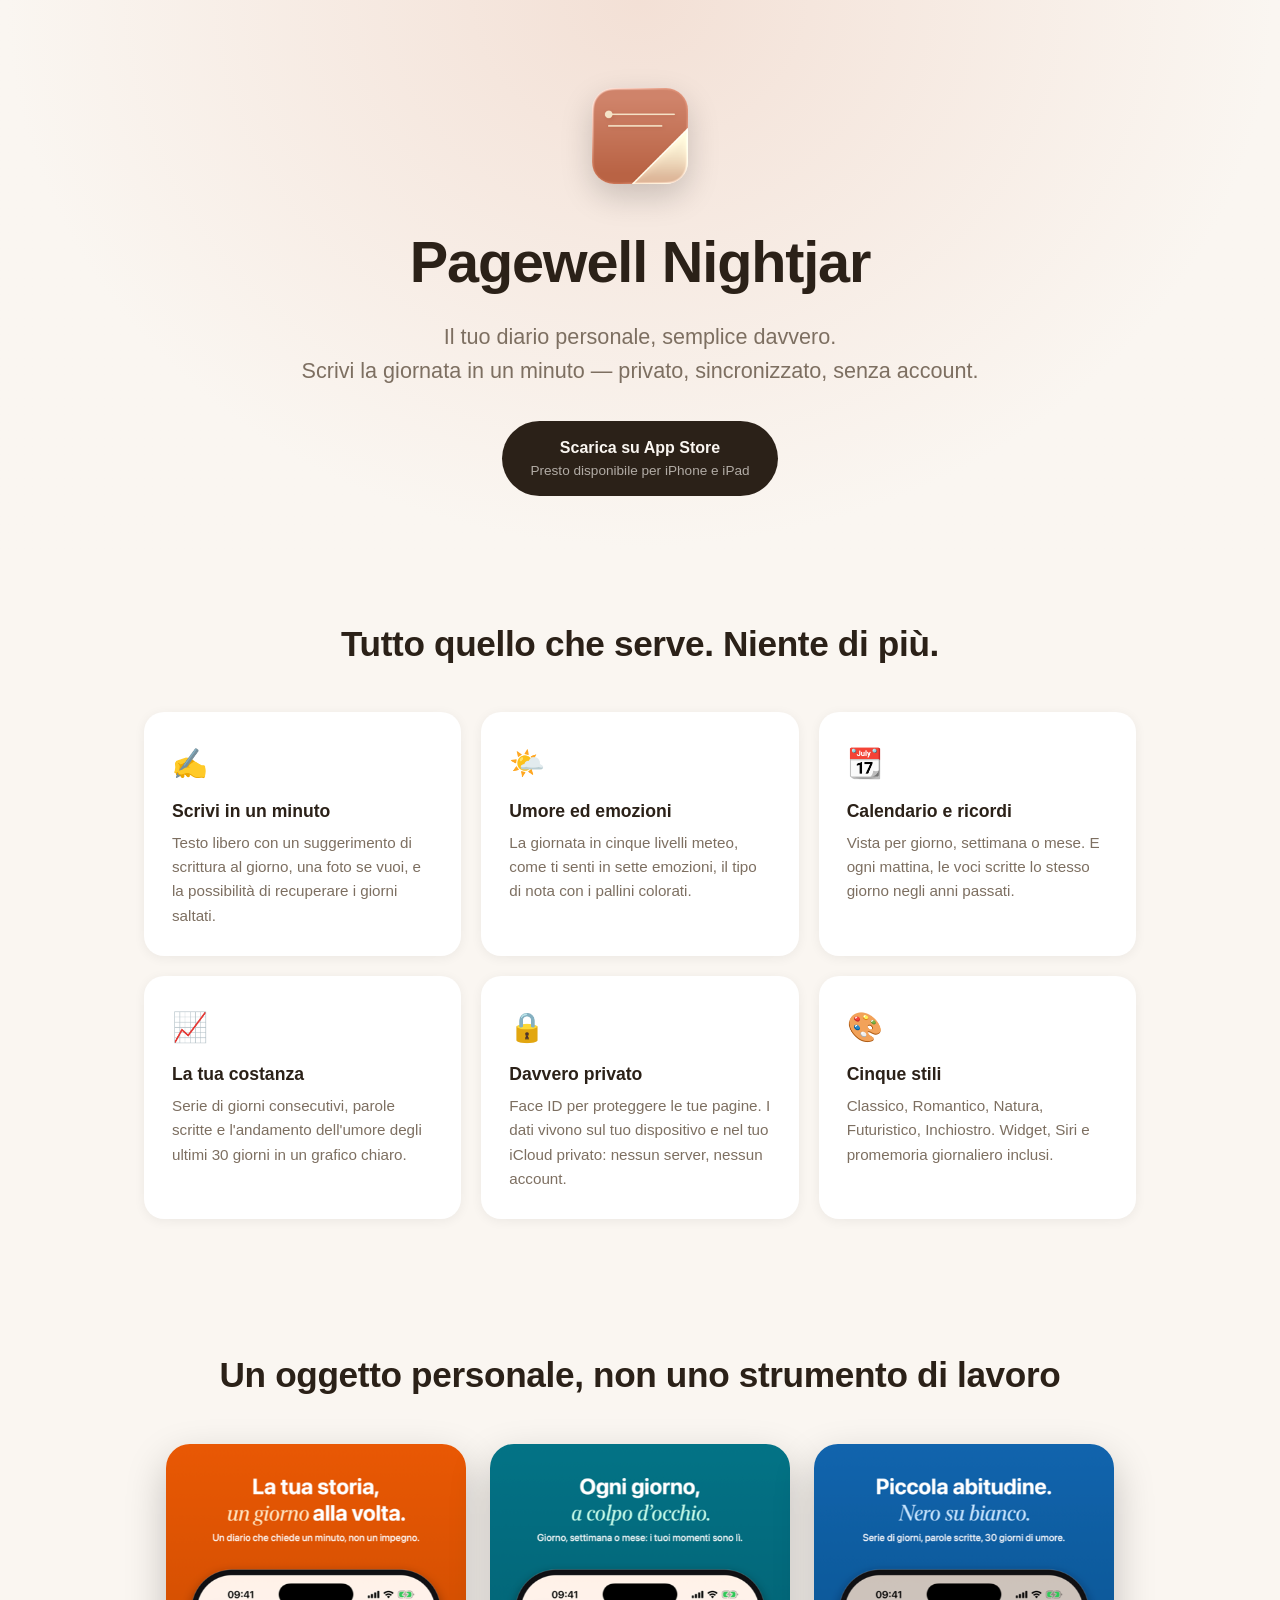
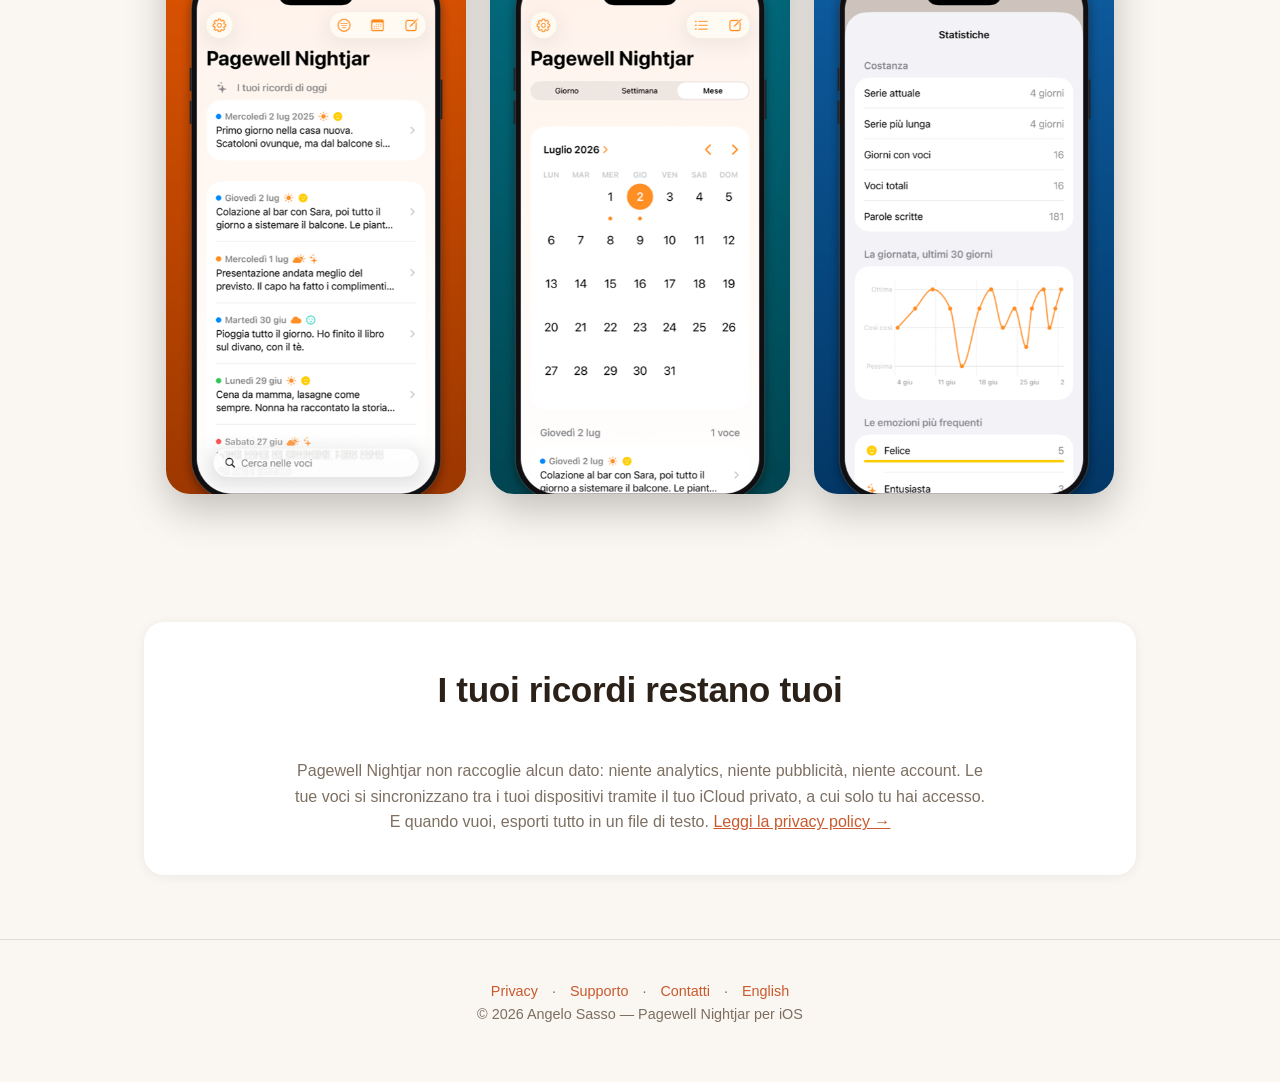
==== index.html @ bef40a6b "Add files via upload" ====
<!DOCTYPE html>
<html lang="it">
<head>
  <meta charset="utf-8">
  <meta name="viewport" content="width=device-width, initial-scale=1">
  <title>Pagewell Nightjar — il tuo diario personale, semplice davvero</title>
  <meta name="description" content="Pagewell Nightjar è il diario personale minimale per iPhone e iPad: scrivi la giornata in un minuto, con umore, emozioni e foto. Privato, sincronizzato con iCloud, senza account.">
  <meta property="og:title" content="Pagewell Nightjar — journaling semplice">
  <meta property="og:description" content="Scrivi, ricorda, stai meglio. Il diario minimale per iPhone e iPad.">
  <meta property="og:image" content="assets/01-diario.png">
  <link rel="icon" href="assets/icon.png">
  <link rel="apple-touch-icon" href="assets/icon.png">
  <link rel="stylesheet" href="style.css">
</head>
<body>

<header>
  <div class="wrap">
    <img class="icon" src="assets/icon.png" alt="Icona di Pagewell Nightjar">
    <h1>Pagewell Nightjar</h1>
    <p class="tagline">Il tuo diario personale, semplice davvero.<br>Scrivi la giornata in un minuto — privato, sincronizzato, senza account.</p>
    <a class="badge" href="#" aria-label="Scarica Pagewell Nightjar dall'App Store">
      Scarica su App Store
      <span>Presto disponibile per iPhone e iPad</span>
    </a>
  </div>
</header>

<section>
  <div class="wrap">
    <h2>Tutto quello che serve. Niente di più.</h2>
    <div class="features">
      <div class="feature">
        <div class="emoji">✍️</div>
        <h3>Scrivi in un minuto</h3>
        <p>Testo libero con un suggerimento di scrittura al giorno, una foto se vuoi, e la possibilità di recuperare i giorni saltati.</p>
      </div>
      <div class="feature">
        <div class="emoji">🌤️</div>
        <h3>Umore ed emozioni</h3>
        <p>La giornata in cinque livelli meteo, come ti senti in sette emozioni, il tipo di nota con i pallini colorati.</p>
      </div>
      <div class="feature">
        <div class="emoji">📆</div>
        <h3>Calendario e ricordi</h3>
        <p>Vista per giorno, settimana o mese. E ogni mattina, le voci scritte lo stesso giorno negli anni passati.</p>
      </div>
      <div class="feature">
        <div class="emoji">📈</div>
        <h3>La tua costanza</h3>
        <p>Serie di giorni consecutivi, parole scritte e l'andamento dell'umore degli ultimi 30 giorni in un grafico chiaro.</p>
      </div>
      <div class="feature">
        <div class="emoji">🔒</div>
        <h3>Davvero privato</h3>
        <p>Face ID per proteggere le tue pagine. I dati vivono sul tuo dispositivo e nel tuo iCloud privato: nessun server, nessun account.</p>
      </div>
      <div class="feature">
        <div class="emoji">🎨</div>
        <h3>Cinque stili</h3>
        <p>Classico, Romantico, Natura, Futuristico, Inchiostro. Widget, Siri e promemoria giornaliero inclusi.</p>
      </div>
    </div>
  </div>
</section>

<section>
  <div class="wrap">
    <h2>Un oggetto personale, non uno strumento di lavoro</h2>
    <div class="shots">
      <img src="assets/01-diario.png" alt="La schermata principale di Pagewell Nightjar con l'elenco delle voci" loading="lazy">
      <img src="assets/02-calendario.png" alt="La vista calendario mensile di Pagewell Nightjar" loading="lazy">
      <img src="assets/04-statistiche.png" alt="Le statistiche di Pagewell Nightjar con l'andamento dell'umore" loading="lazy">
    </div>
  </div>
</section>

<section>
  <div class="wrap">
    <div class="privacy-callout">
      <h2>I tuoi ricordi restano tuoi</h2>
      <p>Pagewell Nightjar non raccoglie alcun dato: niente analytics, niente pubblicità, niente account. Le tue voci si sincronizzano tra i tuoi dispositivi tramite il tuo iCloud privato, a cui solo tu hai accesso. E quando vuoi, esporti tutto in un file di testo. <a href="privacy.html">Leggi la privacy policy →</a></p>
    </div>
  </div>
</section>

<footer>
  <div class="wrap">
    <p>
      <a href="privacy.html">Privacy</a> ·
      <a href="support.html">Supporto</a> ·
      <a href="mailto:support@simplebuild.it">Contatti</a> ·
      <a href="en/index.html">English</a>
    </p>
    <p>© 2026 Angelo Sasso — Pagewell Nightjar per iOS</p>
  </div>
</footer>

</body>
</html>
---- style.css ----
:root {
  --bg: #faf6f1;
  --ink: #2b2118;
  --muted: #7d6f61;
  --accent: #c85a2e;
  --accent-dark: #9c3b00;
  --card: #ffffff;
  --radius: 20px;
}

@media (prefers-color-scheme: dark) {
  :root {
    --bg: #17120d;
    --ink: #f3ece4;
    --muted: #a99a8a;
    --accent: #e8845a;
    --accent-dark: #c85a2e;
    --card: #221b14;
  }
}

* { margin: 0; padding: 0; box-sizing: border-box; }

body {
  font-family: -apple-system, BlinkMacSystemFont, "SF Pro Text", "Segoe UI", Roboto, sans-serif;
  background: var(--bg);
  color: var(--ink);
  line-height: 1.6;
  -webkit-font-smoothing: antialiased;
}

.wrap { max-width: 1040px; margin: 0 auto; padding: 0 24px; }

/* Hero */
header {
  padding: 88px 0 56px;
  text-align: center;
  background: radial-gradient(ellipse at top, color-mix(in srgb, var(--accent) 14%, var(--bg)), var(--bg) 70%);
}
header img.icon {
  width: 96px; height: 96px;
  border-radius: 22px;
  box-shadow: 0 12px 32px rgba(0, 0, 0, 0.18);
}
header h1 { font-size: clamp(2.4rem, 6vw, 3.6rem); letter-spacing: -0.02em; margin-top: 24px; }
header p.tagline { font-size: clamp(1.1rem, 3vw, 1.35rem); color: var(--muted); margin: 12px auto 32px; max-width: 34em; }

.badge {
  display: inline-block;
  background: var(--ink);
  color: var(--bg);
  padding: 14px 28px;
  border-radius: 999px;
  text-decoration: none;
  font-weight: 600;
  transition: transform 0.15s ease;
}
.badge:hover { transform: scale(1.04); }
.badge span { opacity: 0.65; font-weight: 400; font-size: 0.85em; display: block; }

/* Sections */
section { padding: 64px 0; }
section h2 {
  text-align: center;
  font-size: clamp(1.6rem, 4vw, 2.2rem);
  letter-spacing: -0.01em;
  margin-bottom: 40px;
}

.features {
  display: grid;
  grid-template-columns: repeat(auto-fit, minmax(280px, 1fr));
  gap: 20px;
}
.feature {
  background: var(--card);
  border-radius: var(--radius);
  padding: 28px;
  box-shadow: 0 2px 12px rgba(0, 0, 0, 0.06);
}
.feature .emoji { font-size: 1.8rem; }
.feature h3 { margin: 10px 0 6px; font-size: 1.1rem; }
.feature p { color: var(--muted); font-size: 0.95rem; }

.shots {
  display: flex;
  gap: 24px;
  justify-content: center;
  flex-wrap: wrap;
}
.shots img {
  width: min(300px, 80vw);
  border-radius: 24px;
  box-shadow: 0 16px 40px rgba(0, 0, 0, 0.22);
}

.privacy-callout {
  background: var(--card);
  border-radius: var(--radius);
  padding: 40px;
  text-align: center;
  box-shadow: 0 2px 12px rgba(0, 0, 0, 0.06);
}
.privacy-callout p { max-width: 44em; margin: 0 auto; color: var(--muted); }
.privacy-callout a { color: var(--accent); }

/* Prose pages (privacy, supporto) */
main.prose { max-width: 720px; margin: 0 auto; padding: 64px 24px; }
main.prose h1 { font-size: 2rem; margin-bottom: 8px; }
main.prose h2 { font-size: 1.25rem; margin: 32px 0 8px; }
main.prose p, main.prose li { color: var(--muted); }
main.prose ul { padding-left: 24px; }
main.prose a { color: var(--accent); }
main.prose .updated { font-size: 0.9rem; opacity: 0.7; }
main.prose .back { display: inline-block; margin-bottom: 24px; text-decoration: none; }

footer {
  border-top: 1px solid color-mix(in srgb, var(--ink) 12%, transparent);
  padding: 40px 0 56px;
  text-align: center;
  color: var(--muted);
  font-size: 0.9rem;
}
footer a { color: var(--accent); text-decoration: none; margin: 0 10px; }
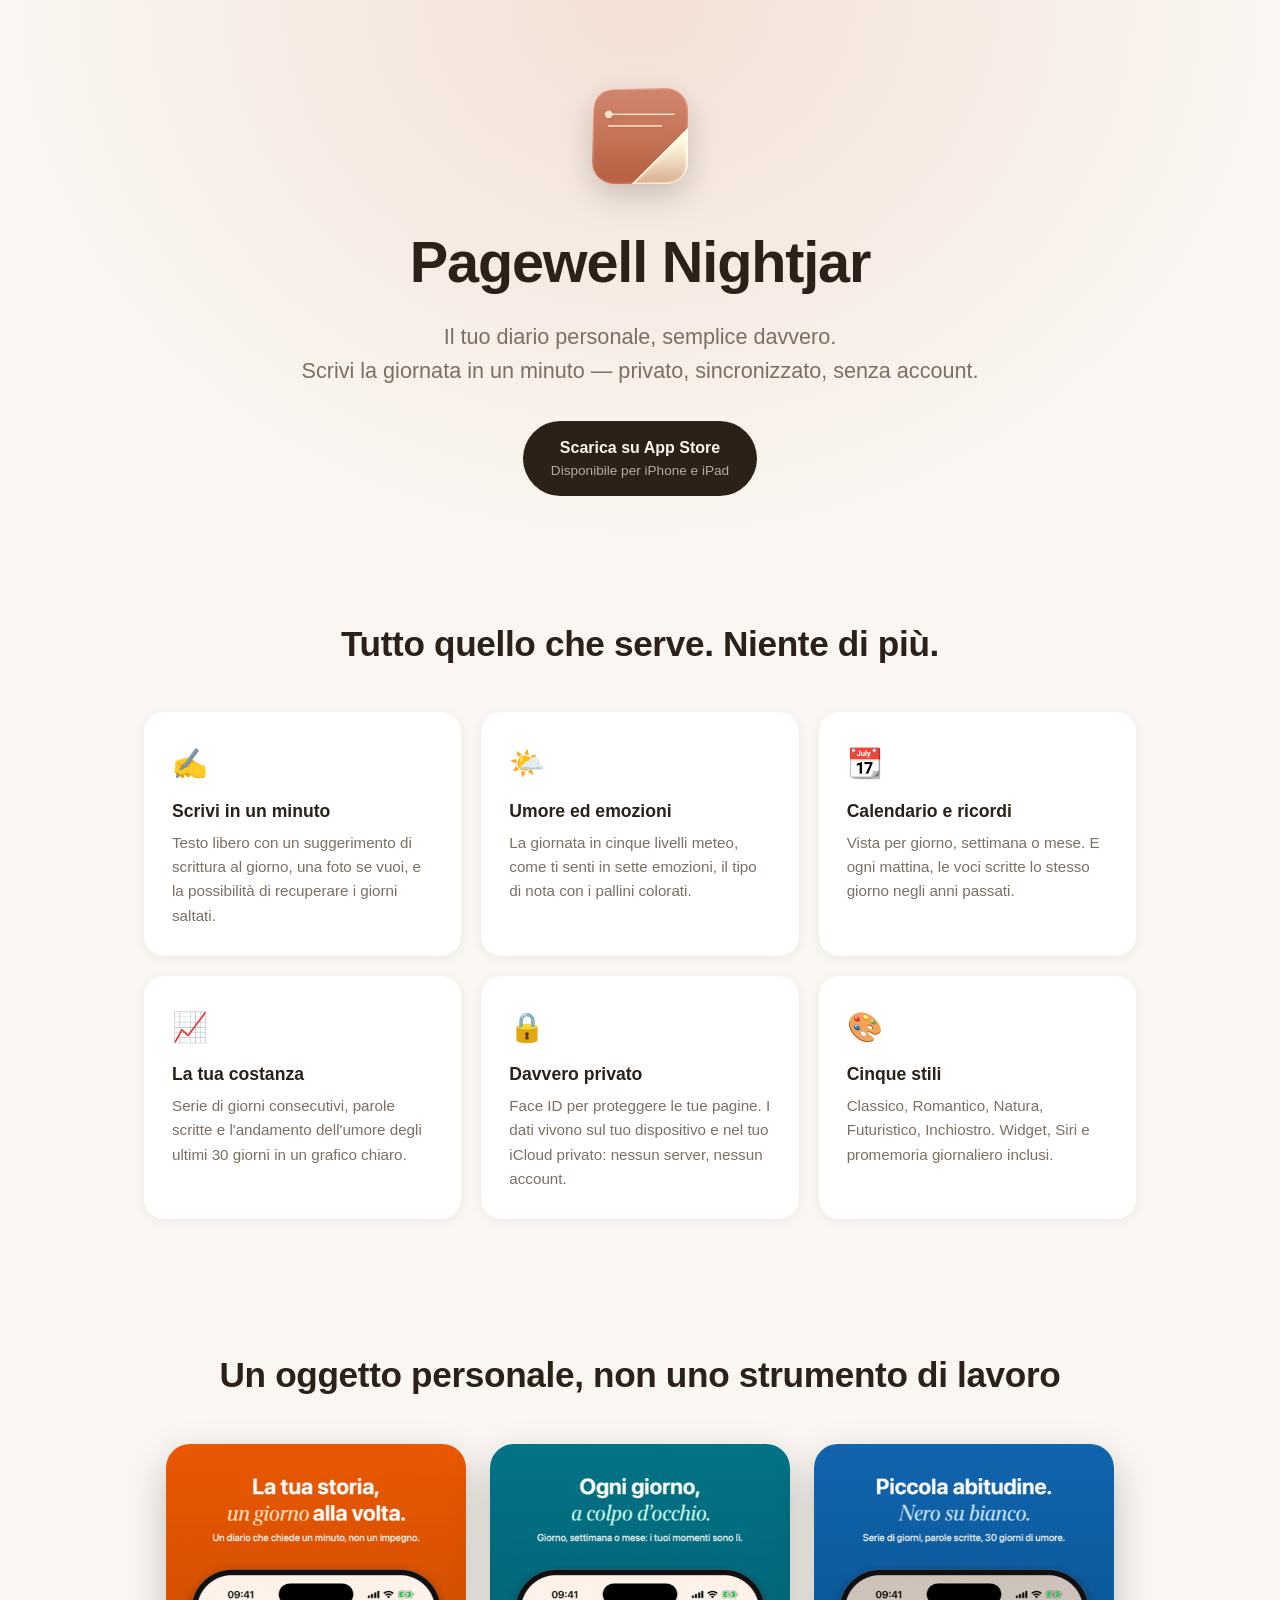
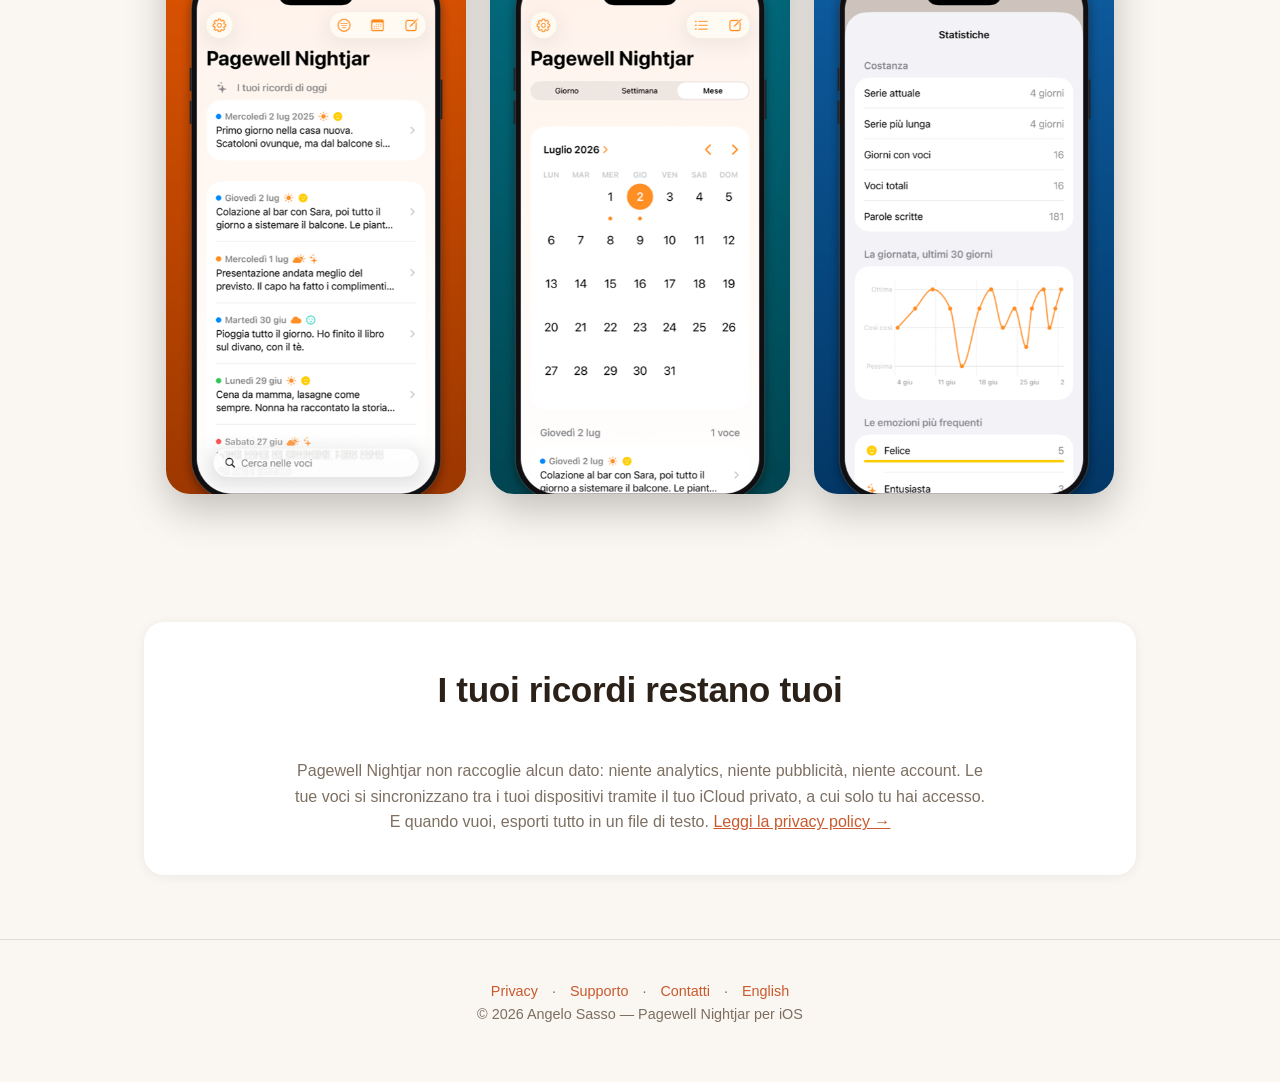
==== commit 37fb3852: "Update index.html" ====
--- a/index.html
+++ b/index.html
@@ -19,9 +19,9 @@
     <img class="icon" src="assets/icon.png" alt="Icona di Pagewell Nightjar">
     <h1>Pagewell Nightjar</h1>
     <p class="tagline">Il tuo diario personale, semplice davvero.<br>Scrivi la giornata in un minuto — privato, sincronizzato, senza account.</p>
-    <a class="badge" href="#" aria-label="Scarica Pagewell Nightjar dall'App Store">
+    <a class="badge" href="https://apps.apple.com/us/app/pagewell-nightjar/id6786780512" aria-label="Scarica Pagewell Nightjar dall'App Store">
       Scarica su App Store
-      <span>Presto disponibile per iPhone e iPad</span>
+      <span>Disponibile per iPhone e iPad</span>
     </a>
   </div>
 </header>
